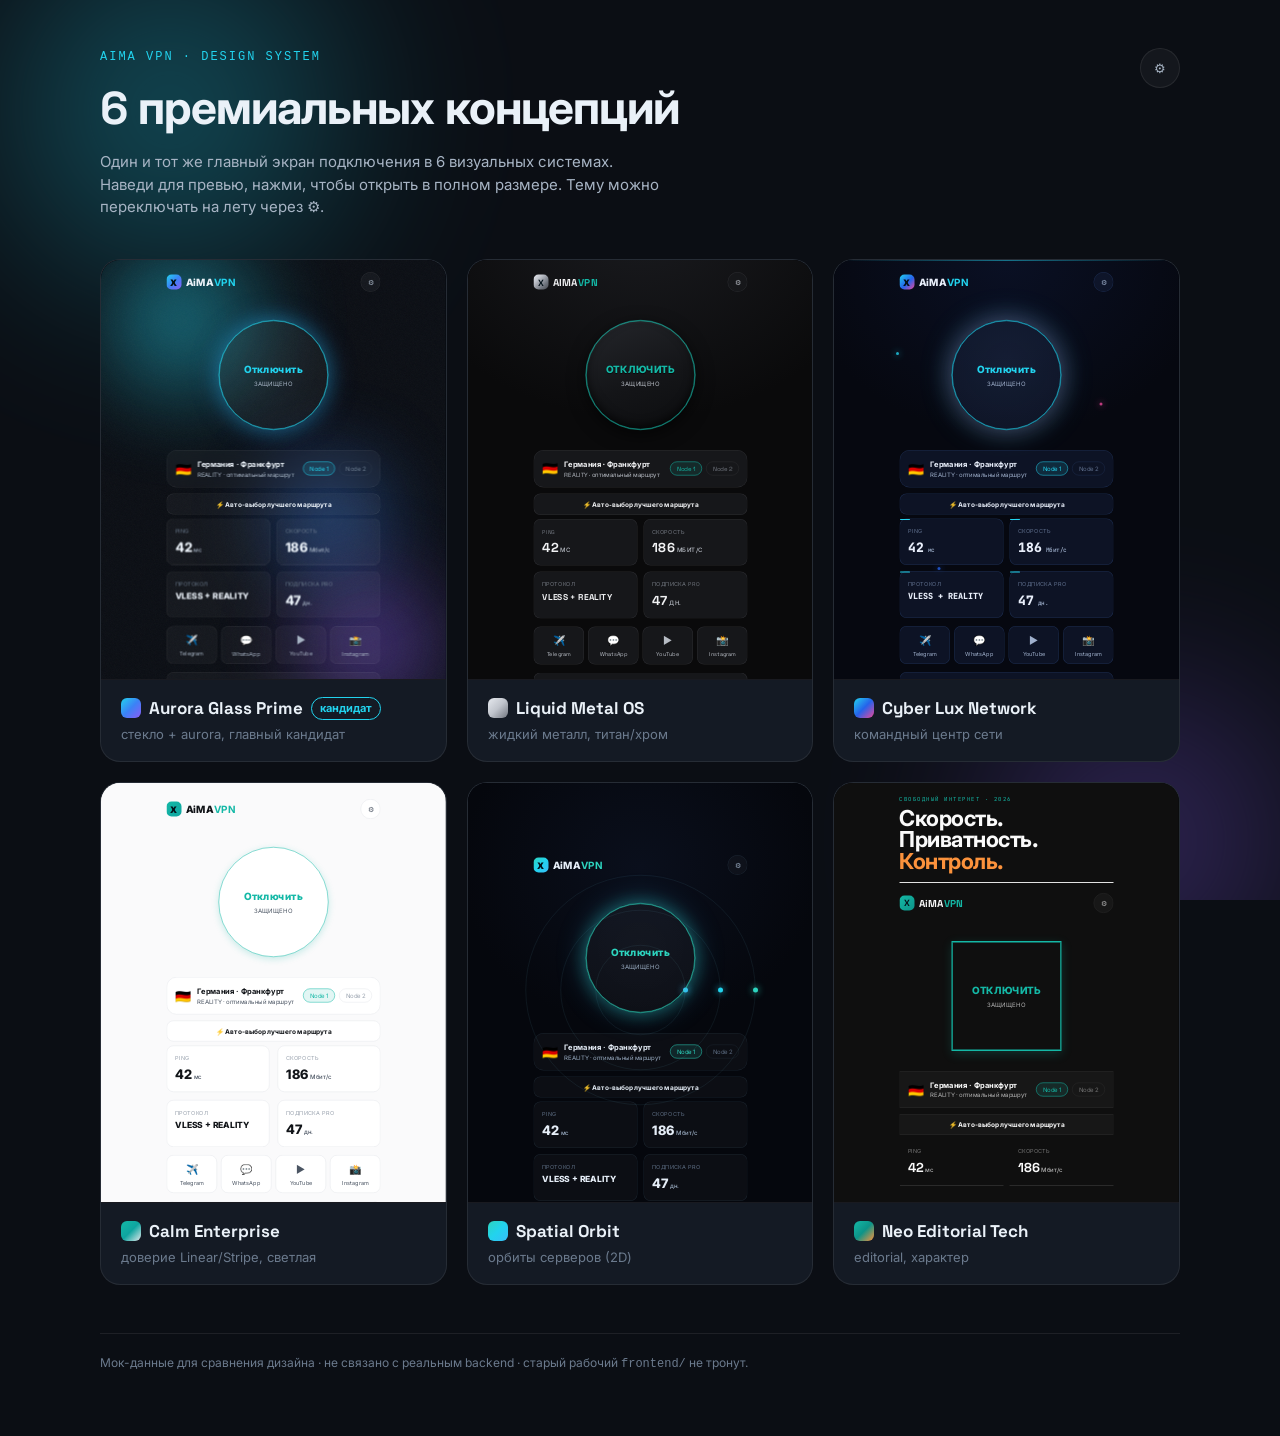
==== vpn-platform/web-next/index.html @ 7fa926b4 "feat(design): 6 премиальных дизайн-концепций главного экрана AiMA VPN Статичный design-showcase в we" ====
<!DOCTYPE html>
<html lang="ru" data-theme="aurora-glass">
<head>
  <meta charset="UTF-8" />
  <meta name="viewport" content="width=device-width, initial-scale=1.0" />
  <title>AiMA VPN — 6 дизайн-концепций</title>
  <link rel="preconnect" href="https://fonts.googleapis.com" />
  <link rel="preconnect" href="https://fonts.gstatic.com" crossorigin />
  <link href="https://fonts.googleapis.com/css2?family=Inter:wght@400;500;600;700;800;900&family=Space+Grotesk:wght@500;700&display=swap" rel="stylesheet" />
  <link rel="stylesheet" href="shared/tokens.css" />
  <link rel="stylesheet" href="shared/base.css" />
  <style>
    .hub-bg { position: fixed; inset: 0; z-index: 0; overflow: hidden; background: var(--bg); }
    .hub-bg .blob { position: absolute; border-radius: 50%; filter: blur(80px); opacity: 0.4; }
    .hub-bg .b1 { width: 500px; height: 500px; background: radial-gradient(circle,#22D3EE,transparent 70%); top: -140px; left: -80px; }
    .hub-bg .b2 { width: 440px; height: 440px; background: radial-gradient(circle,#8B5CF6,transparent 70%); bottom: -160px; right: -80px; }
    .hub { max-width: 1120px; margin: 0 auto; padding: var(--sp-12) var(--sp-5) var(--sp-16); position: relative; z-index: 1; }
    .hub-head { display: flex; align-items: flex-start; justify-content: space-between; gap: var(--sp-4); flex-wrap: wrap; }
    .hub-head .kicker { font-family: var(--font-mono); font-size: var(--fs-xs); letter-spacing: 2px; text-transform: uppercase; color: var(--accent); }
    .hub-head h1 { font-family: var(--font-display); font-size: var(--fs-3xl); margin: var(--sp-2) 0 var(--sp-2); letter-spacing: -1px; }
    .hub-head p { color: var(--text-2); max-width: 560px; margin: 0; }
    .cards { display: grid; grid-template-columns: repeat(auto-fill, minmax(320px, 1fr)); gap: var(--sp-5); margin-top: var(--sp-10); }
    .card-c { border: 1px solid var(--border); border-radius: var(--r-lg); overflow: hidden; background: var(--surface-solid);
      transition: transform var(--d-base) var(--e-out), border-color var(--d-base), box-shadow var(--d-base); }
    .card-c:hover { transform: translateY(-4px); border-color: var(--border-strong); box-shadow: var(--shadow-card); }
    .frame-wrap { position: relative; height: 420px; overflow: hidden; background: #05070D; border-bottom: 1px solid var(--border); }
    .frame-wrap iframe { position: absolute; top: 0; left: 0; width: 200%; height: 200%; border: 0; transform: scale(0.5); transform-origin: top left; pointer-events: none; }
    .frame-wrap .open-ov { position: absolute; inset: 0; display: grid; place-items: end center; padding: var(--sp-4); opacity: 0; transition: opacity var(--d-base); background: linear-gradient(to top, rgba(0,0,0,0.55), transparent 55%); }
    .card-c:hover .open-ov { opacity: 1; }
    .card-meta { padding: var(--sp-4) var(--sp-5); }
    .card-meta .n { display:flex; align-items:center; gap: var(--sp-2); font-family: var(--font-display); font-weight: 700; font-size: var(--fs-md); }
    .card-meta .n .sw { width: 20px; height: 20px; border-radius: 6px; }
    .card-meta .d { color: var(--muted); font-size: var(--fs-sm); margin-top: var(--sp-1); }
    .card-meta .badge { font-size: var(--fs-2xs); color: var(--accent); border: 1px solid var(--accent); border-radius: var(--r-pill); padding: 2px 8px; }
    .foot { margin-top: var(--sp-12); color: var(--muted); font-size: var(--fs-xs); border-top: 1px solid var(--border); padding-top: var(--sp-5); }
    .foot a { color: var(--accent); }
  </style>
</head>
<body>
  <div class="hub-bg"><span class="blob b1"></span><span class="blob b2"></span></div>
  <main class="hub">
    <div class="hub-head">
      <div>
        <div class="kicker">AiMA VPN · Design System</div>
        <h1>6 премиальных концепций</h1>
        <p>Один и тот же главный экран подключения в 6 визуальных системах. Наведи для превью,
           нажми, чтобы открыть в полном размере. Тему можно переключать на лету через ⚙.</p>
      </div>
      <button class="gear" id="aima-gear" aria-label="Настройки">⚙</button>
    </div>

    <section class="cards" id="cards"></section>

    <div class="foot">
      Мок-данные для сравнения дизайна · не связано с реальным backend ·
      старый рабочий <code>frontend/</code> не тронут.
    </div>
  </main>

  <script src="shared/connect-data.js"></script>
  <script src="shared/theme-switcher.js"></script>
  <script>
    const cards = document.getElementById("cards");
    (window.AIMA_THEMES || []).forEach((t) => {
      const main = t.id === "aurora-glass";
      const c = document.createElement("a");
      c.className = "card-c";
      c.href = `design/${t.id}/index.html`;
      c.innerHTML = `
        <div class="frame-wrap">
          <iframe src="design/${t.id}/index.html" title="${t.name}" loading="lazy" tabindex="-1"></iframe>
          <div class="open-ov"><span class="btn btn-primary">Открыть →</span></div>
        </div>
        <div class="card-meta">
          <div class="n"><span class="sw" style="background:${t.sw}"></span>${t.name}
            ${main ? '<span class="badge">кандидат</span>' : ""}</div>
          <div class="d">${t.desc}</div>
        </div>`;
      cards.appendChild(c);
    });

    // Хаб: меню настроек управляет темой самого хаба (не форсит страницу)
    AimaThemer.init({ defaultTheme: "aurora-glass", lockToPage: false });
  </script>
</body>
</html>
---- vpn-platform/web-next/shared/tokens.css ----
/* ============================================================================
   AiMA VPN — Design Tokens
   Все 6 концепций через [data-theme]. Единый источник значений.
   Бренд-акцент: бирюзовый #14B8A6 (Xservis).
   ============================================================================ */

:root {
  /* Общие для всех тем (переопределяются в каждой теме) */
  --brand: #14B8A6;

  /* Typography scale (общая шкала) */
  --fs-2xs: 11px;
  --fs-xs: 12px;
  --fs-sm: 13px;
  --fs-base: 15px;
  --fs-md: 17px;
  --fs-lg: 20px;
  --fs-xl: 26px;
  --fs-2xl: 34px;
  --fs-3xl: 46px;
  --fs-hero: 64px;

  /* Spacing scale */
  --sp-1: 4px;
  --sp-2: 8px;
  --sp-3: 12px;
  --sp-4: 16px;
  --sp-5: 20px;
  --sp-6: 24px;
  --sp-8: 32px;
  --sp-10: 40px;
  --sp-12: 48px;
  --sp-16: 64px;

  /* Radius scale */
  --r-xs: 6px;
  --r-sm: 10px;
  --r-md: 14px;
  --r-lg: 20px;
  --r-xl: 28px;
  --r-pill: 999px;

  /* Motion durations */
  --d-fast: 120ms;
  --d-base: 220ms;
  --d-slow: 420ms;
  --d-slower: 700ms;

  /* Easing curves */
  --e-out: cubic-bezier(0.16, 1, 0.3, 1);      /* мягкий выход */
  --e-inout: cubic-bezier(0.65, 0, 0.35, 1);
  --e-spring: cubic-bezier(0.34, 1.56, 0.64, 1); /* лёгкий overshoot */

  /* Status colors (общие семантические) */
  --ok: #22C55E;
  --warn: #F59E0B;
  --err: #EF4444;
  --idle: #8B98A9;

  /* Шрифты по умолчанию */
  --font-sans: "Inter", -apple-system, BlinkMacSystemFont, "Segoe UI", Roboto, sans-serif;
  --font-display: "Space Grotesk", "Inter", sans-serif;
  --font-mono: "JetBrains Mono", ui-monospace, "SF Mono", Menlo, monospace;
}

/* ============================================================================
   1. AURORA GLASS PRIME — главный кандидат
   ============================================================================ */
[data-theme="aurora-glass"] {
  --bg: #0B0E14;
  --bg-2: #0E121A;
  --surface: rgba(255, 255, 255, 0.04);
  --surface-2: rgba(255, 255, 255, 0.06);
  --surface-solid: #141A24;
  --text: #EAF1F8;
  --text-2: #A7B4C4;
  --muted: #6B7A8D;
  --border: rgba(255, 255, 255, 0.08);
  --border-strong: rgba(255, 255, 255, 0.14);

  --accent: #22D3EE;          /* cyan */
  --accent-2: #3B82F6;        /* blue */
  --accent-3: #8B5CF6;        /* violet */
  --accent-grad: linear-gradient(135deg, #22D3EE 0%, #3B82F6 50%, #8B5CF6 100%);
  --glow: 0 0 40px rgba(34, 211, 238, 0.35);

  --blur: 16px;
  --shadow-card: 0 8px 40px rgba(0, 0, 0, 0.45);
  --shadow-glow: 0 0 60px rgba(59, 130, 246, 0.28);

  --font: var(--font-sans);
  --font-head: var(--font-sans);
  color-scheme: dark;
}

/* ============================================================================
   2. LIQUID METAL OS
   ============================================================================ */
[data-theme="liquid-metal"] {
  --bg: #0A0A0B;
  --bg-2: #0F0F11;
  --surface: #16171A;
  --surface-2: #1D1E22;
  --surface-solid: #16171A;
  --text: #F0F1F3;
  --text-2: #B7BCC4;
  --muted: #71767F;
  --border: rgba(192, 196, 204, 0.12);
  --border-strong: rgba(192, 196, 204, 0.25);

  --accent: #14B8A6;
  --accent-2: #C0C4CC;        /* серебро */
  --accent-3: #8A8F98;
  --accent-grad: linear-gradient(135deg, #E6E9EE 0%, #C0C4CC 30%, #71767F 70%, #45484F 100%);
  --metal-sheen: linear-gradient(105deg, transparent 30%, rgba(255,255,255,0.35) 45%, transparent 60%);
  --glow: 0 0 30px rgba(20, 184, 166, 0.3);

  --blur: 10px;
  --shadow-card: 0 10px 34px rgba(0, 0, 0, 0.6), inset 0 1px 0 rgba(255,255,255,0.06);
  --shadow-glow: 0 0 40px rgba(20, 184, 166, 0.25);

  --font: var(--font-display);
  --font-head: var(--font-display);
  color-scheme: dark;
}

/* ============================================================================
   3. CYBER LUX NETWORK
   ============================================================================ */
[data-theme="cyber-lux"] {
  --bg: #060810;
  --bg-2: #0A0D18;
  --surface: rgba(20, 30, 55, 0.55);
  --surface-2: rgba(30, 42, 70, 0.6);
  --surface-solid: #0D1424;
  --text: #E8EEFA;
  --text-2: #9FB0CC;
  --muted: #5E6E8C;
  --border: rgba(80, 130, 220, 0.22);
  --border-strong: rgba(90, 160, 255, 0.4);

  --accent: #22D3EE;          /* cyan */
  --accent-2: #EC4899;        /* magenta */
  --accent-3: #2563EB;        /* royal */
  --accent-grad: linear-gradient(135deg, #22D3EE 0%, #2563EB 55%, #EC4899 100%);
  --grid-line: rgba(80, 140, 240, 0.14);
  --glow: 0 0 30px rgba(34, 211, 238, 0.45);

  --blur: 12px;
  --shadow-card: 0 8px 34px rgba(0, 0, 0, 0.5);
  --shadow-glow: 0 0 50px rgba(236, 72, 153, 0.25);

  --font: var(--font-sans);
  --font-head: var(--font-sans);
  color-scheme: dark;
}

/* ============================================================================
   4. CALM ENTERPRISE — фундамент структуры (light, есть dark)
   ============================================================================ */
[data-theme="calm-enterprise"] {
  --bg: #FAFAFB;
  --bg-2: #FFFFFF;
  --surface: #FFFFFF;
  --surface-2: #F4F5F7;
  --surface-solid: #FFFFFF;
  --text: #111418;
  --text-2: #4B5563;
  --muted: #9AA3AF;
  --border: #E5E7EB;
  --border-strong: #D1D5DB;

  --accent: #14B8A6;
  --accent-2: #0EA5A0;
  --accent-3: #14B8A6;
  --accent-grad: linear-gradient(135deg, #14B8A6 0%, #0EA5A0 100%);
  --glow: 0 0 0 rgba(0, 0, 0, 0);

  --blur: 0px;
  --shadow-card: 0 1px 2px rgba(16, 24, 40, 0.05), 0 1px 3px rgba(16, 24, 40, 0.08);
  --shadow-glow: 0 4px 14px rgba(20, 184, 166, 0.22);

  --font: var(--font-sans);
  --font-head: var(--font-sans);
  color-scheme: light;
}

/* ============================================================================
   5. SPATIAL ORBIT — 2D-эмуляция орбит (без WebGL)
   ============================================================================ */
[data-theme="spatial-orbit"] {
  --bg: #05070D;
  --bg-2: #080B14;
  --surface: rgba(255, 255, 255, 0.03);
  --surface-2: rgba(255, 255, 255, 0.05);
  --surface-solid: #0C111C;
  --text: #E6EEF8;
  --text-2: #9AACC2;
  --muted: #5C6C82;
  --border: rgba(120, 180, 220, 0.12);
  --border-strong: rgba(120, 200, 230, 0.28);

  --accent: #2DD4BF;          /* teal */
  --accent-2: #22D3EE;        /* cyan */
  --accent-3: #38BDF8;        /* sky */
  --accent-grad: linear-gradient(135deg, #2DD4BF 0%, #22D3EE 50%, #38BDF8 100%);
  --orbit-line: rgba(120, 200, 230, 0.16);
  --glow: 0 0 34px rgba(45, 212, 191, 0.4);

  --blur: 14px;
  --shadow-card: 0 12px 44px rgba(0, 0, 0, 0.5);
  --shadow-glow: 0 0 60px rgba(56, 189, 248, 0.25);

  --font: var(--font-sans);
  --font-head: var(--font-sans);
  color-scheme: dark;
}

/* ============================================================================
   6. NEO EDITORIAL TECH
   ============================================================================ */
[data-theme="neo-editorial"] {
  --bg: #0F0F0F;
  --bg-2: #141414;
  --surface: #171717;
  --surface-2: #1E1E1E;
  --surface-solid: #171717;
  --text: #FAFAFA;
  --text-2: #B4B4B4;
  --muted: #737373;
  --border: #2A2A2A;
  --border-strong: #3D3D3D;

  --accent: #14B8A6;
  --accent-2: #FB923C;        /* orange акцент */
  --accent-3: #FAFAFA;
  --accent-grad: linear-gradient(135deg, #14B8A6 0%, #0D9488 100%);
  --glow: 0 0 0 rgba(0, 0, 0, 0);

  --blur: 0px;
  --shadow-card: 0 2px 0 var(--border);
  --shadow-glow: 0 6px 20px rgba(20, 184, 166, 0.2);

  --font: var(--font-sans);
  --font-head: var(--font-display);
  color-scheme: dark;
}
---- vpn-platform/web-next/shared/base.css ----
/* ============================================================================
   AiMA VPN — Base layer (reset + utility-слой вместо Tailwind CDN + компоненты)
   Зависит от tokens.css.
   ============================================================================ */

*, *::before, *::after { box-sizing: border-box; }
html, body { margin: 0; padding: 0; }

html {
  background: var(--bg);
  color: var(--text);
  font-family: var(--font, var(--font-sans));
  font-size: var(--fs-base);
  line-height: 1.5;
  -webkit-font-smoothing: antialiased;
  text-rendering: optimizeLegibility;
  transition: background var(--d-slow) var(--e-inout), color var(--d-slow) var(--e-inout);
}

body { min-height: 100vh; }

a { color: inherit; text-decoration: none; }
button { font-family: inherit; cursor: pointer; border: none; background: none; color: inherit; }
img, svg { display: block; max-width: 100%; }

/* ------- utility-слой (минимальный, transform/opacity-friendly) ------- */
.flex { display: flex; }
.grid { display: grid; }
.items-center { align-items: center; }
.justify-between { justify-content: space-between; }
.justify-center { justify-content: center; }
.gap-1 { gap: var(--sp-1); }
.gap-2 { gap: var(--sp-2); }
.gap-3 { gap: var(--sp-3); }
.gap-4 { gap: var(--sp-4); }
.gap-6 { gap: var(--sp-6); }
.wrap { flex-wrap: wrap; }
.col { flex-direction: column; }
.w-full { width: 100%; }
.text-center { text-align: center; }
.muted { color: var(--muted); }
.text-2 { color: var(--text-2); }
.mono { font-family: var(--font-mono); }
.hidden { display: none !important; }

/* ------- App shell ------- */
.app-shell {
  max-width: 460px;
  margin: 0 auto;
  padding: var(--sp-6) var(--sp-4) var(--sp-16);
  position: relative;
  z-index: 1;
}

.topbar {
  display: flex;
  align-items: center;
  justify-content: space-between;
  margin-bottom: var(--sp-6);
}
.brand {
  font-family: var(--font-head);
  font-size: var(--fs-lg);
  font-weight: 800;
  letter-spacing: 0.3px;
  display: flex;
  align-items: center;
  gap: var(--sp-2);
}
.brand .mark {
  width: 30px; height: 30px;
  display: grid; place-items: center;
  border-radius: var(--r-sm);
  background: var(--accent-grad);
  color: #04121A;
  font-weight: 900;
  font-size: 18px;
}
.brand .name b { color: var(--accent); }

/* ------- Settings button (шестерёнка) ------- */
.gear {
  width: 40px; height: 40px;
  display: grid; place-items: center;
  border-radius: var(--r-pill);
  border: 1px solid var(--border);
  background: var(--surface);
  color: var(--text-2);
  transition: transform var(--d-base) var(--e-spring), border-color var(--d-base), color var(--d-base);
}
.gear:hover { color: var(--accent); border-color: var(--border-strong); transform: rotate(45deg); }

/* ------- Connect core (кнопка подключения) ------- */
.connect-wrap {
  display: grid;
  place-items: center;
  padding: var(--sp-8) 0 var(--sp-6);
  position: relative;
}
.connect-core {
  --size: 220px;
  width: var(--size); height: var(--size);
  border-radius: var(--r-pill);
  display: grid; place-items: center;
  position: relative;
  border: 1px solid var(--border-strong);
  background: radial-gradient(circle at 50% 40%, var(--surface-2), var(--surface));
  transition: transform var(--d-base) var(--e-spring), box-shadow var(--d-slow) var(--e-out);
}
.connect-core .ring {
  position: absolute; inset: -2px;
  border-radius: var(--r-pill);
  border: 2px solid transparent;
  pointer-events: none;
}
.connect-core:active { transform: scale(0.97); }

.connect-core .label {
  font-family: var(--font-head);
  font-weight: 800;
  font-size: var(--fs-lg);
  letter-spacing: 0.4px;
}
.connect-core .sub {
  font-size: var(--fs-xs);
  color: var(--text-2);
  margin-top: var(--sp-1);
  letter-spacing: 0.5px;
  text-transform: uppercase;
}

/* Состояния подключения */
.connect-core[data-state="disconnected"] { box-shadow: var(--shadow-card); }
.connect-core[data-state="disconnected"] .label { color: var(--text); }

.connect-core[data-state="connecting"] { box-shadow: var(--shadow-glow); }
.connect-core[data-state="connecting"] .ring {
  border-top-color: var(--accent);
  border-right-color: var(--accent-2);
  animation: spin 1s linear infinite;
}
.connect-core[data-state="connecting"] .label { color: var(--accent); }

.connect-core[data-state="connected"] {
  box-shadow: var(--shadow-glow), var(--glow);
  border-color: var(--accent);
}
.connect-core[data-state="connected"] .label { color: var(--accent); }
.connect-core[data-state="connected"] .pulse {
  position: absolute; inset: 0;
  border-radius: var(--r-pill);
  border: 1px solid var(--accent);
  animation: pulse-ring 2.4s var(--e-out) infinite;
  pointer-events: none;
}

@keyframes spin { to { transform: rotate(360deg); } }
@keyframes pulse-ring {
  0%   { transform: scale(1); opacity: 0.7; }
  100% { transform: scale(1.35); opacity: 0; }
}

/* ------- Metrics grid (bento) ------- */
.metrics {
  display: grid;
  grid-template-columns: 1fr 1fr;
  gap: var(--sp-3);
  margin-top: var(--sp-2);
}
.metric {
  background: var(--surface);
  border: 1px solid var(--border);
  border-radius: var(--r-md);
  padding: var(--sp-4);
  transition: border-color var(--d-base), transform var(--d-base) var(--e-out);
}
.metric .k { font-size: var(--fs-2xs); color: var(--muted); text-transform: uppercase; letter-spacing: 0.6px; }
.metric .v { font-size: var(--fs-xl); font-weight: 800; margin-top: var(--sp-1); font-family: var(--font-head); }
.metric .v small { font-size: var(--fs-xs); color: var(--text-2); font-weight: 500; }
.metric.tall { grid-row: span 1; }

/* ------- Server pill / nodes ------- */
.server-row {
  display: flex; align-items: center; justify-content: space-between;
  background: var(--surface); border: 1px solid var(--border);
  border-radius: var(--r-lg); padding: var(--sp-4); margin-top: var(--sp-4);
}
.server-row .flag { font-size: 26px; }
.server-row .s-name { font-weight: 700; }
.server-row .s-meta { font-size: var(--fs-xs); color: var(--text-2); }
.node-toggle { display: flex; gap: var(--sp-2); }
.node-toggle .node {
  font-size: var(--fs-xs); padding: var(--sp-1) var(--sp-3);
  border-radius: var(--r-pill); border: 1px solid var(--border); color: var(--muted);
}
.node-toggle .node.active { color: var(--accent); border-color: var(--accent); background: color-mix(in srgb, var(--accent) 12%, transparent); }

/* ------- Buttons ------- */
.btn {
  display: inline-flex; align-items: center; justify-content: center; gap: var(--sp-2);
  padding: var(--sp-3) var(--sp-5); border-radius: var(--r-md);
  font-weight: 700; font-size: var(--fs-sm);
  transition: transform var(--d-fast) var(--e-spring), filter var(--d-base), background var(--d-base);
}
.btn:active { transform: scale(0.96); }
.btn-primary { background: var(--accent-grad); color: #04121A; }
.btn-primary:hover { filter: brightness(1.08); }
.btn-ghost { background: var(--surface); border: 1px solid var(--border); color: var(--text); }
.btn-ghost:hover { border-color: var(--border-strong); }
.btn-full { width: 100%; }

/* ------- Quick access ------- */
.quick {
  display: grid; grid-template-columns: repeat(4, 1fr); gap: var(--sp-2);
  margin-top: var(--sp-4);
}
.quick a {
  display: grid; place-items: center; gap: var(--sp-1);
  padding: var(--sp-3) 0; border-radius: var(--r-md);
  background: var(--surface); border: 1px solid var(--border);
  font-size: var(--fs-2xs); color: var(--text-2);
  transition: transform var(--d-base) var(--e-out), border-color var(--d-base), color var(--d-base);
}
.quick a:hover { transform: translateY(-2px); border-color: var(--border-strong); color: var(--text); }
.quick a .ico { font-size: 20px; }

/* ------- Sub info row ------- */
.subinfo {
  display: flex; align-items: center; justify-content: space-between;
  margin-top: var(--sp-4); font-size: var(--fs-xs); color: var(--text-2);
  padding: var(--sp-3) var(--sp-4);
  background: var(--surface); border: 1px solid var(--border); border-radius: var(--r-md);
}
.subinfo b { color: var(--text); }

/* ------- Settings panel (меню настроек) ------- */
.settings-backdrop {
  position: fixed; inset: 0; z-index: 50;
  background: rgba(0,0,0,0.5);
  backdrop-filter: blur(4px);
  opacity: 0; pointer-events: none;
  transition: opacity var(--d-base) var(--e-out);
}
.settings-backdrop.open { opacity: 1; pointer-events: auto; }
.settings-panel {
  position: fixed; top: 0; right: 0; z-index: 51;
  width: min(340px, 88vw); height: 100%;
  background: var(--surface-solid);
  border-left: 1px solid var(--border-strong);
  padding: var(--sp-6);
  transform: translateX(100%);
  transition: transform var(--d-slow) var(--e-out);
  overflow-y: auto;
}
.settings-panel.open { transform: translateX(0); }
.settings-panel h3 { margin: 0 0 var(--sp-2); font-family: var(--font-head); font-size: var(--fs-md); }
.settings-panel .hint { font-size: var(--fs-xs); color: var(--muted); margin-bottom: var(--sp-4); }
.theme-list { display: grid; gap: var(--sp-2); }
.theme-opt {
  display: flex; align-items: center; gap: var(--sp-3);
  padding: var(--sp-3); border-radius: var(--r-md);
  border: 1px solid var(--border); background: var(--surface);
  transition: border-color var(--d-base), background var(--d-base);
  text-align: left; width: 100%;
}
.theme-opt:hover { border-color: var(--border-strong); }
.theme-opt.active { border-color: var(--accent); background: color-mix(in srgb, var(--accent) 10%, transparent); }
.theme-opt .sw { width: 34px; height: 34px; border-radius: var(--r-sm); border: 1px solid var(--border-strong); flex: 0 0 auto; }
.theme-opt .t-name { font-weight: 700; font-size: var(--fs-sm); }
.theme-opt .t-desc { font-size: var(--fs-2xs); color: var(--muted); }
.settings-panel .toggle-row {
  display: flex; align-items: center; justify-content: space-between;
  margin-top: var(--sp-5); padding-top: var(--sp-4); border-top: 1px solid var(--border);
  font-size: var(--fs-sm);
}
.switch { width: 44px; height: 26px; border-radius: var(--r-pill); background: var(--surface-2); border: 1px solid var(--border-strong); position: relative; transition: background var(--d-base); }
.switch::after { content: ""; position: absolute; top: 2px; left: 2px; width: 20px; height: 20px; border-radius: 50%; background: var(--text-2); transition: transform var(--d-base) var(--e-out), background var(--d-base); }
.switch.on { background: color-mix(in srgb, var(--accent) 40%, transparent); border-color: var(--accent); }
.switch.on::after { transform: translateX(18px); background: var(--accent); }

/* ------- Skeleton (loading) ------- */
.skeleton {
  background: linear-gradient(90deg, var(--surface) 25%, var(--surface-2) 37%, var(--surface) 63%);
  background-size: 400% 100%;
  animation: shimmer 1.4s ease infinite;
  border-radius: var(--r-sm);
}
@keyframes shimmer { 0% { background-position: 100% 0; } 100% { background-position: -100% 0; } }

/* ------- Reveal on load ------- */
.reveal { opacity: 0; transform: translateY(10px); animation: reveal var(--d-slow) var(--e-out) forwards; }
.reveal.d1 { animation-delay: 60ms; }
.reveal.d2 { animation-delay: 120ms; }
.reveal.d3 { animation-delay: 180ms; }
.reveal.d4 { animation-delay: 240ms; }
@keyframes reveal { to { opacity: 1; transform: none; } }

/* ============================================================================
   reduced-motion fallback (обязательно)
   ============================================================================ */
@media (prefers-reduced-motion: reduce) {
  *, *::before, *::after {
    animation-duration: 0.001ms !important;
    animation-iteration-count: 1 !important;
    transition-duration: 0.001ms !important;
  }
  .reveal { opacity: 1; transform: none; }
}
/* Ручной тумблер reduced-motion (класс на html) */
html.rm *, html.rm *::before, html.rm *::after {
  animation-duration: 0.001ms !important;
  animation-iteration-count: 1 !important;
  transition-duration: 0.001ms !important;
}
html.rm .reveal { opacity: 1; transform: none; }

/* ============================================================================
   Fallback без backdrop-filter (старые браузеры)
   ============================================================================ */
@supports not (backdrop-filter: blur(1px)) {
  .settings-backdrop { background: rgba(0,0,0,0.7); }
}
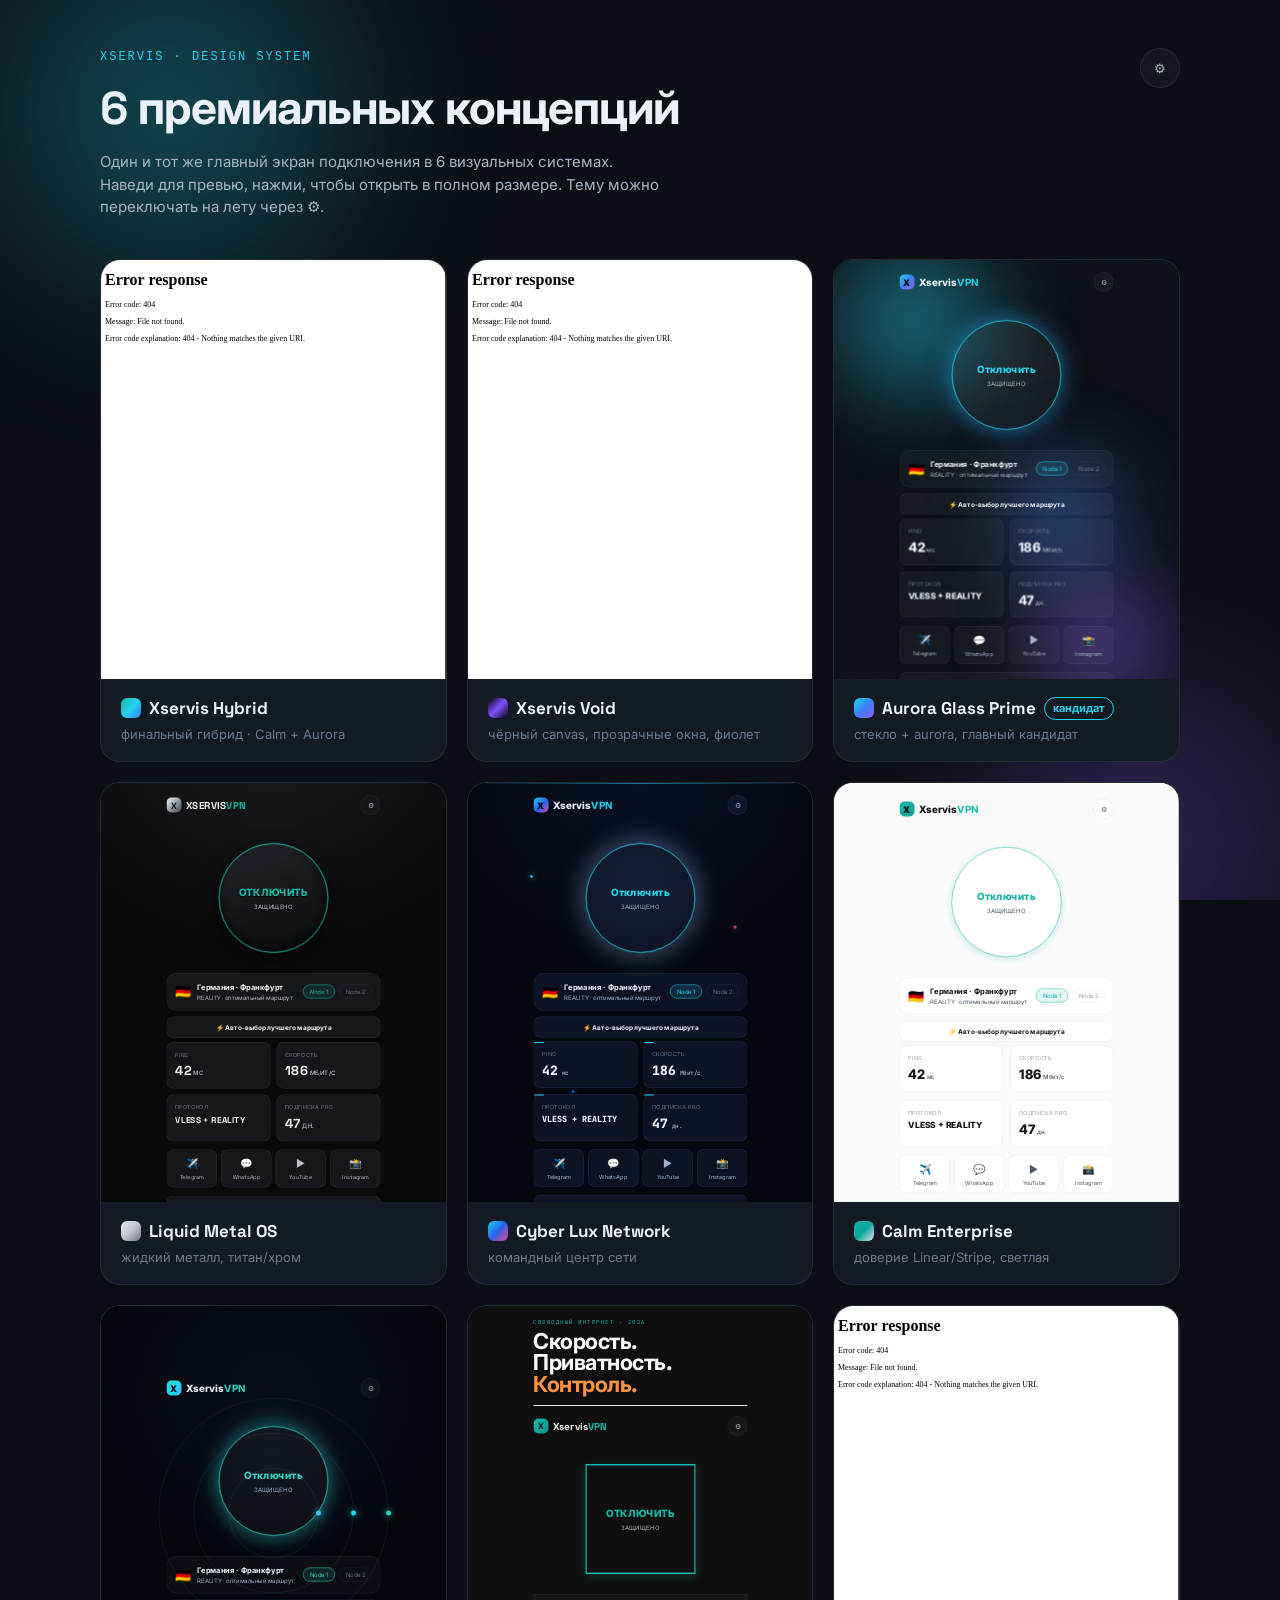
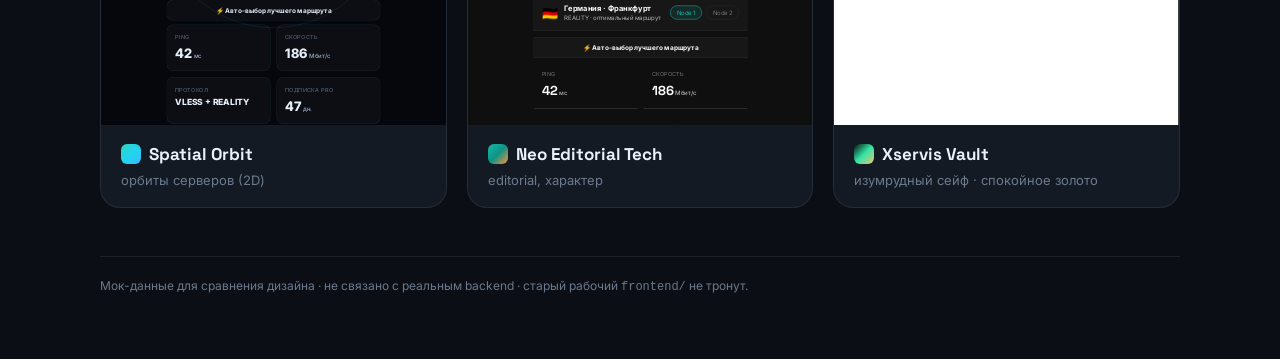
==== commit d3b61dd8: "feat(web-next): ребрендинг Xservis + 7 премиум-функций, тема xservis-vault - 6 дизайн-концепций допо" ====
--- a/vpn-platform/web-next/index.html
+++ b/vpn-platform/web-next/index.html
@@ -3,7 +3,7 @@
 <head>
   <meta charset="UTF-8" />
   <meta name="viewport" content="width=device-width, initial-scale=1.0" />
-  <title>AiMA VPN — 6 дизайн-концепций</title>
+  <title>Xservis — 6 дизайн-концепций</title>
   <link rel="preconnect" href="https://fonts.googleapis.com" />
   <link rel="preconnect" href="https://fonts.gstatic.com" crossorigin />
   <link href="https://fonts.googleapis.com/css2?family=Inter:wght@400;500;600;700;800;900&family=Space+Grotesk:wght@500;700&display=swap" rel="stylesheet" />
@@ -41,12 +41,12 @@
   <main class="hub">
     <div class="hub-head">
       <div>
-        <div class="kicker">AiMA VPN · Design System</div>
+        <div class="kicker">Xservis · Design System</div>
         <h1>6 премиальных концепций</h1>
         <p>Один и тот же главный экран подключения в 6 визуальных системах. Наведи для превью,
            нажми, чтобы открыть в полном размере. Тему можно переключать на лету через ⚙.</p>
       </div>
-      <button class="gear" id="aima-gear" aria-label="Настройки">⚙</button>
+      <button class="gear" id="xs-gear" aria-label="Настройки">⚙</button>
     </div>
 
     <section class="cards" id="cards"></section>
@@ -61,7 +61,7 @@
   <script src="shared/theme-switcher.js"></script>
   <script>
     const cards = document.getElementById("cards");
-    (window.AIMA_THEMES || []).forEach((t) => {
+    (window.XSERVIS_THEMES || []).forEach((t) => {
       const main = t.id === "aurora-glass";
       const c = document.createElement("a");
       c.className = "card-c";
@@ -80,7 +80,7 @@
     });
 
     // Хаб: меню настроек управляет темой самого хаба (не форсит страницу)
-    AimaThemer.init({ defaultTheme: "aurora-glass", lockToPage: false });
+    XservisThemer.init({ defaultTheme: "aurora-glass", lockToPage: false });
   </script>
 </body>
 </html>
--- a/vpn-platform/web-next/shared/tokens.css
+++ b/vpn-platform/web-next/shared/tokens.css
@@ -1,5 +1,5 @@
 /* ============================================================================
-   AiMA VPN — Design Tokens
+   Xservis — Design Tokens
    Все 6 концепций через [data-theme]. Единый источник значений.
    Бренд-акцент: бирюзовый #14B8A6 (Xservis).
    ============================================================================ */
@@ -217,6 +217,45 @@
 }
 
 /* ============================================================================
+   7. XSERVIS HYBRID — production-тема главного экрана приложения.
+   Формула из FINAL_DESIGN_DECISION.md: структура/доверие Calm Enterprise
+   (светлый фон, чистая сетка) + атмосфера Aurora Glass (mesh-градиент,
+   энергетическое ядро, свечение) + Cyber-метрики + Spatial/Liquid акценты
+   локально на конкретных элементах (не глобально).
+   ============================================================================ */
+[data-theme="xservis-hybrid"] {
+  --bg: #FAFBFC;
+  --bg-2: #FFFFFF;
+  --surface: #FFFFFF;
+  --surface-2: #F3F5F7;
+  --surface-solid: #FFFFFF;
+  --text: #0F1621;
+  --text-2: #4B5768;
+  --muted: #97A2B0;
+  --border: #E7EAEE;
+  --border-strong: #D3D8DF;
+
+  --accent: #14B8A6;
+  --accent-2: #22D3EE;
+  --accent-3: #3B82F6;
+  --accent-grad: linear-gradient(135deg, #14B8A6 0%, #22D3EE 55%, #3B82F6 100%);
+  --glow: 0 0 40px rgba(20, 184, 166, 0.28);
+
+  /* тёмная зона (только "энергетическое ядро" подключения — точечно Aurora) */
+  --core-bg: #0B0E14;
+  --core-text: #EAF1F8;
+  --core-text-2: #A7B4C4;
+
+  --blur: 14px;
+  --shadow-card: 0 1px 2px rgba(16, 24, 40, 0.04), 0 6px 24px rgba(16, 24, 40, 0.06);
+  --shadow-glow: 0 8px 30px rgba(20, 184, 166, 0.22);
+
+  --font: var(--font-sans);
+  --font-head: var(--font-sans);
+  color-scheme: light;
+}
+
+/* ============================================================================
    6. NEO EDITORIAL TECH
    ============================================================================ */
 [data-theme="neo-editorial"] {
@@ -245,3 +284,68 @@
   --font-head: var(--font-display);
   color-scheme: dark;
 }
+
+/* ============================================================================
+   8. XSERVIS VOID — из референса дизайна пользователя (Downloads/DESIGN*.md):
+   чистый чёрный canvas, прозрачные "окна" (hairline-border, БЕЗ заливки/тени/
+   блюра — только контур на пустоте), единственный фиолетовый акцент.
+   ============================================================================ */
+[data-theme="xservis-void"] {
+  --bg: #000000;
+  --bg-2: #000000;
+  --surface: transparent;           /* окна прозрачные — заливки нет */
+  --surface-2: rgba(255, 255, 255, 0.03);
+  --surface-solid: #000000;
+  --text: #FFFFFF;                  /* Bone */
+  --text-2: #BDBDBD;                /* Ash */
+  --muted: #9A9A9A;                 /* Smoke */
+  --border: rgba(255, 255, 255, 0.10);   /* hairline */
+  --border-strong: rgba(255, 255, 255, 0.22);
+
+  --accent: #8052FF;                /* Plum Voltage — единственный акцент */
+  --accent-2: #FFB829;              /* Amber Spark — только для обводок, не фон кнопок */
+  --accent-3: #15846E;              /* Lichen — декоративные иконки */
+  --accent-grad: #8052FF;           /* система намеренно без градиентов на кнопках */
+  --glow: none;
+
+  --blur: 0px;                      /* без блюра — плоская пустота, не стекло */
+  --shadow-card: none;              /* карточка = только hairline-border, без тени */
+  --shadow-glow: none;
+
+  --font: var(--font-sans);
+  --font-head: var(--font-sans);
+  color-scheme: dark;
+}
+
+/* ============================================================================
+   9. XSERVIS VAULT — «изумрудный сейф». Единственная тёпло-тёмная тема:
+   глубокая зелёная темнота (зелёный = «безопасно/разрешено» — зелёный замочек,
+   зелёная галочка) + шампанское золото (частный банк, premium-доверие).
+   Ни одна из 8 тем не использует зелёную базу или тёплое золото.
+   ============================================================================ */
+[data-theme="xservis-vault"] {
+  --bg: #06100D;
+  --bg-2: #0A1613;
+  --surface: rgba(214, 255, 238, 0.045);
+  --surface-2: rgba(214, 255, 238, 0.075);
+  --surface-solid: #0D1B17;
+  --text: #EAF6F0;
+  --text-2: #A3BDB2;
+  --muted: #647A6F;
+  --border: rgba(150, 220, 190, 0.13);
+  --border-strong: rgba(178, 232, 206, 0.26);
+
+  --accent: #34E3A5;          /* изумруд — «связь есть, безопасно» */
+  --accent-2: #E8C87A;        /* шампанское золото — premium-доверие */
+  --accent-3: #14B8A6;        /* бренд-бирюза как мост к Xservis */
+  --accent-grad: linear-gradient(135deg, #34E3A5 0%, #14B8A6 55%, #E8C87A 100%);
+  --glow: 0 0 36px rgba(52, 227, 165, 0.30);
+
+  --blur: 12px;
+  --shadow-card: 0 10px 36px rgba(0, 0, 0, 0.5), inset 0 1px 0 rgba(232, 200, 122, 0.06);
+  --shadow-glow: 0 0 46px rgba(52, 227, 165, 0.20);
+
+  --font: var(--font-sans);
+  --font-head: var(--font-sans);
+  color-scheme: dark;
+}
--- a/vpn-platform/web-next/shared/base.css
+++ b/vpn-platform/web-next/shared/base.css
@@ -1,5 +1,5 @@
 /* ============================================================================
-   AiMA VPN — Base layer (reset + utility-слой вместо Tailwind CDN + компоненты)
+   Xservis — Base layer (reset + utility-слой вместо Tailwind CDN + компоненты)
    Зависит от tokens.css.
    ============================================================================ */
 
